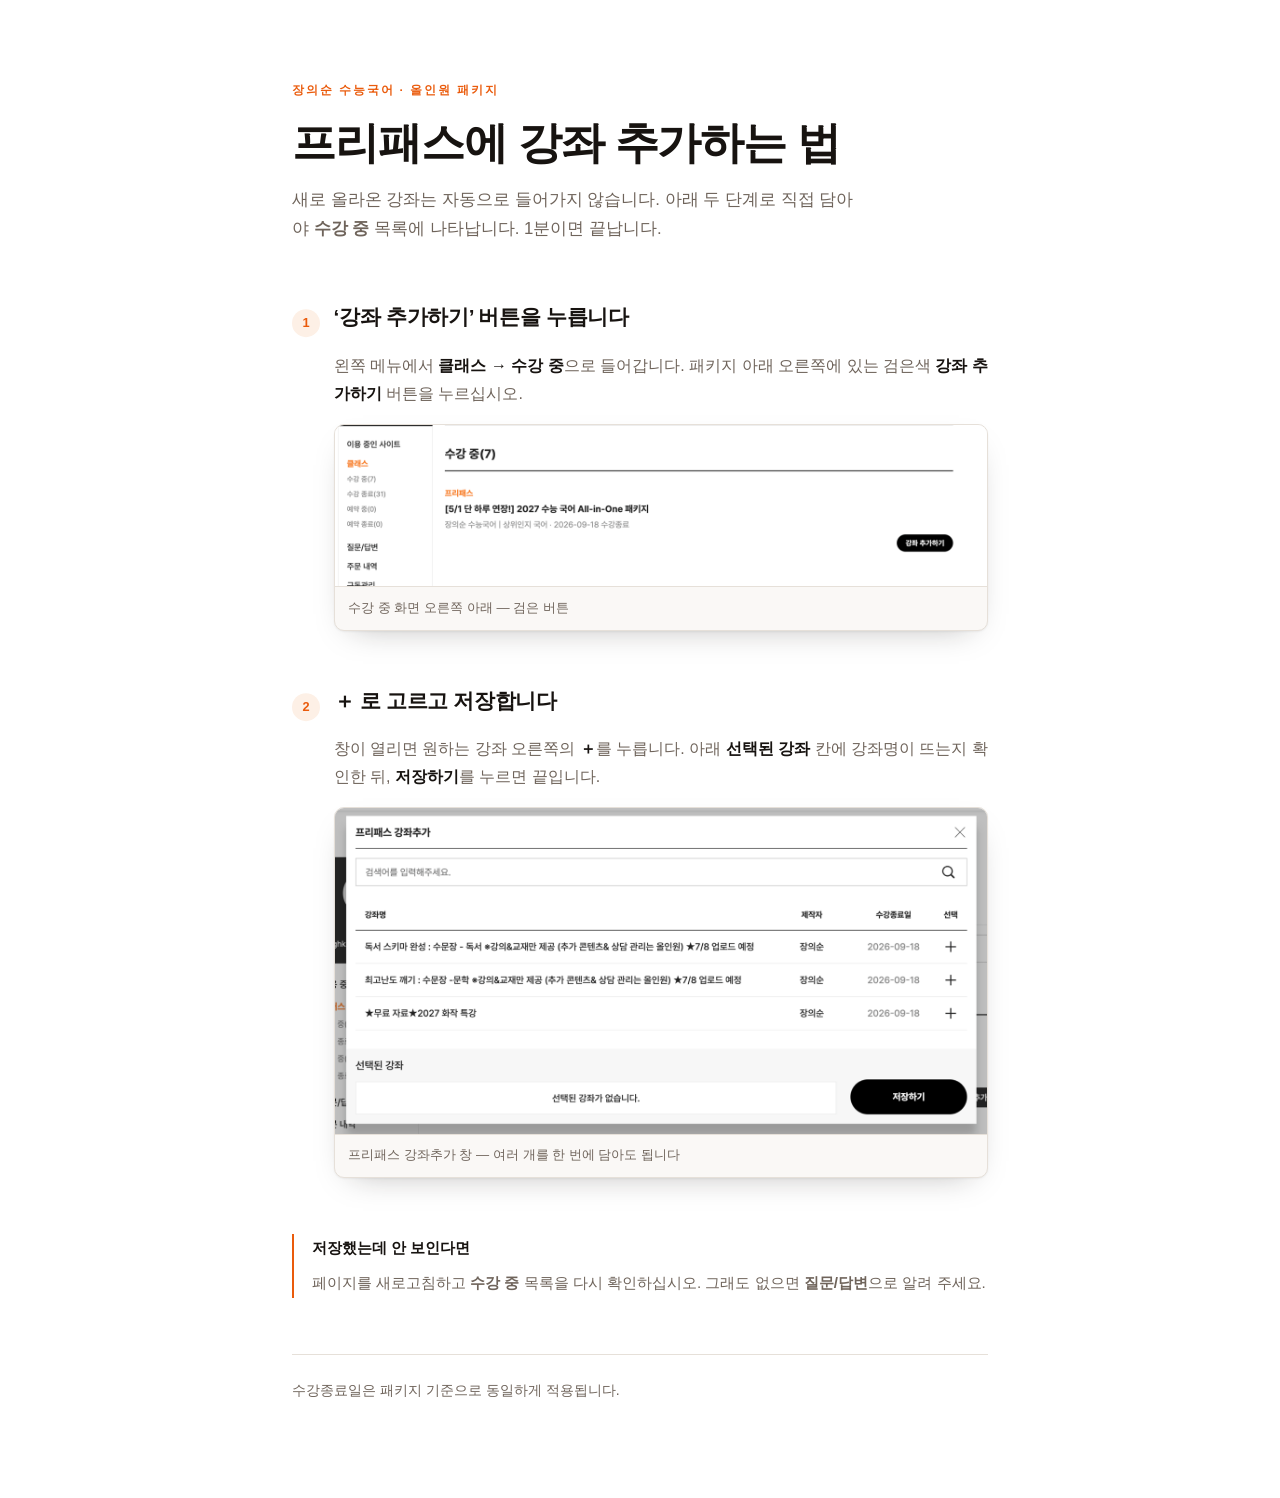
==== add-course/index.html @ 51832024 "수강생 안내: 프리패스 강좌 추가하는 법" ====
<!doctype html>
<html lang="ko">
<head>
<meta charset="utf-8">
<meta name="viewport" content="width=device-width, initial-scale=1">
<meta name="description" content="장의순 수능국어 프리패스에 강좌를 추가하는 방법 안내">
<meta name="robots" content="noindex">
<meta property="og:title" content="프리패스에 강좌 추가하는 법">
<meta property="og:description" content="1분이면 끝나는 두 단계 안내">
<style>
  *, *::before, *::after { box-sizing: border-box; margin: 0; padding: 0; }
  img { max-width: 100%; }
  html { -webkit-text-size-adjust: 100%; }
  ul { list-style: none; }
  :focus-visible { outline: 2px solid var(--accent); outline-offset: 3px; }
</style>
<title>강좌 추가하는 법 | 장의순 수능국어</title>

<style>
  :root {
    --ground: #ffffff;
    --raise: #faf8f6;
    --ink: #171310;
    --muted: #6f645b;
    --line: #e6e0d9;
    --accent: #ea5b0c;
    --accent-soft: #fdf0e6;
    --shadow: 0 1px 2px rgba(23,19,16,.05), 0 12px 32px -18px rgba(23,19,16,.35);
  }
  @media (prefers-color-scheme: dark) {
    :root {
      --ground: #141110;
      --raise: #1d1917;
      --ink: #f2ede8;
      --muted: #a39890;
      --line: #322c28;
      --accent: #ff7a2f;
      --accent-soft: #2a1c12;
      --shadow: 0 1px 2px rgba(0,0,0,.4), 0 12px 32px -18px rgba(0,0,0,.9);
    }
  }
  :root[data-theme="dark"] {
    --ground: #141110;
    --raise: #1d1917;
    --ink: #f2ede8;
    --muted: #a39890;
    --line: #322c28;
    --accent: #ff7a2f;
    --accent-soft: #2a1c12;
    --shadow: 0 1px 2px rgba(0,0,0,.4), 0 12px 32px -18px rgba(0,0,0,.9);
  }
  :root[data-theme="light"] {
    --ground: #ffffff;
    --raise: #faf8f6;
    --ink: #171310;
    --muted: #6f645b;
    --line: #e6e0d9;
    --accent: #ea5b0c;
    --accent-soft: #fdf0e6;
    --shadow: 0 1px 2px rgba(23,19,16,.05), 0 12px 32px -18px rgba(23,19,16,.35);
  }

  body {
    background: var(--ground);
    color: var(--ink);
    font-family: -apple-system, BlinkMacSystemFont, "Apple SD Gothic Neo",
      "Pretendard", "Malgun Gothic", "Noto Sans KR", sans-serif;
    line-height: 1.75;
    -webkit-font-smoothing: antialiased;
  }

  .wrap {
    max-width: 46rem;
    margin: 0 auto;
    padding: clamp(2.5rem, 7vw, 5rem) 1.25rem 6rem;
    display: flex;
    flex-direction: column;
    gap: 3.5rem;
  }

  header { display: flex; flex-direction: column; gap: .9rem; }
  .eyebrow {
    font-size: .74rem;
    font-weight: 700;
    letter-spacing: .16em;
    color: var(--accent);
  }
  h1 {
    font-size: clamp(1.9rem, 5.4vw, 2.75rem);
    font-weight: 800;
    letter-spacing: -.025em;
    line-height: 1.25;
    text-wrap: balance;
  }
  .lede { color: var(--muted); font-size: 1.05rem; max-width: 34em; }

  .steps { display: flex; flex-direction: column; gap: 3.25rem; }

  .step { display: flex; flex-direction: column; gap: 1rem; }
  .step-head { display: flex; align-items: baseline; gap: .85rem; }
  .num {
    flex: none;
    font-size: .8rem;
    font-weight: 700;
    font-variant-numeric: tabular-nums;
    width: 1.75rem; height: 1.75rem;
    display: grid; place-items: center;
    border-radius: 999px;
    background: var(--accent-soft);
    color: var(--accent);
    transform: translateY(.2rem);
  }
  h2 {
    font-size: 1.3rem;
    font-weight: 700;
    letter-spacing: -.015em;
    text-wrap: balance;
  }
  .step p { color: var(--muted); padding-left: 2.6rem; }
  .step p strong { color: var(--ink); font-weight: 600; }

  .shot {
    margin-left: 2.6rem;
    border: 1px solid var(--line);
    border-radius: 10px;
    background: var(--raise);
    overflow: hidden;
    box-shadow: var(--shadow);
  }
  .shot img { display: block; width: 100%; height: auto; }
  .cap {
    padding: .6rem .85rem;
    border-top: 1px solid var(--line);
    font-size: .82rem;
    color: var(--muted);
  }

  .note {
    border-left: 2px solid var(--accent);
    padding: .1rem 0 .1rem 1.1rem;
    display: flex; flex-direction: column; gap: .5rem;
  }
  .note h3 { font-size: .95rem; font-weight: 700; }
  .note p { color: var(--muted); font-size: .95rem; }

  ul.picks { list-style: none; display: flex; flex-direction: column; gap: .55rem; }
  ul.picks li {
    display: flex; gap: .7rem; align-items: baseline;
    color: var(--muted); font-size: .95rem;
  }
  ul.picks li::before {
    content: "＋";
    color: var(--accent);
    font-weight: 700;
    flex: none;
  }
  ul.picks b { color: var(--ink); font-weight: 600; }

  footer {
    border-top: 1px solid var(--line);
    padding-top: 1.4rem;
    color: var(--muted);
    font-size: .88rem;
  }

  @media (max-width: 34rem) {
    .step p, .shot { margin-left: 0; padding-left: 0; }
    .step p { padding-left: 0; }
  }
</style>

</head>
<body>
<div class="wrap">
  <header>
    <div class="eyebrow">장의순 수능국어 · 올인원 패키지</div>
    <h1>프리패스에 강좌 추가하는 법</h1>
    <p class="lede">
      새로 올라온 강좌는 자동으로 들어가지 않습니다. 아래 두 단계로 직접 담아야
      <strong>수강 중</strong> 목록에 나타납니다. 1분이면 끝납니다.
    </p>
  </header>

  <div class="steps">
    <section class="step">
      <div class="step-head">
        <span class="num">1</span>
        <h2>‘강좌 추가하기’ 버튼을 누릅니다</h2>
      </div>
      <p>
        왼쪽 메뉴에서 <strong>클래스 → 수강 중</strong>으로 들어갑니다.
        패키지 아래 오른쪽에 있는 검은색 <strong>강좌 추가하기</strong> 버튼을 누르십시오.
      </p>
      <figure class="shot">
        <img src="[data-uri]" alt="수강 중 목록 오른쪽 아래에 있는 검은색 ‘강좌 추가하기’ 버튼">
        <figcaption class="cap">수강 중 화면 오른쪽 아래 — 검은 버튼</figcaption>
      </figure>
    </section>

    <section class="step">
      <div class="step-head">
        <span class="num">2</span>
        <h2>＋ 로 고르고 저장합니다</h2>
      </div>
      <p>
        창이 열리면 원하는 강좌 오른쪽의 <strong>＋</strong>를 누릅니다.
        아래 <strong>선택된 강좌</strong> 칸에 강좌명이 뜨는지 확인한 뒤,
        <strong>저장하기</strong>를 누르면 끝입니다.
      </p>
      <figure class="shot">
        <img src="[data-uri]" alt="프리패스 강좌추가 창. 강좌 목록 오른쪽의 더하기 버튼과 하단 저장하기 버튼">
        <figcaption class="cap">프리패스 강좌추가 창 — 여러 개를 한 번에 담아도 됩니다</figcaption>
      </figure>
    </section>
  </div>

  <div class="note">
    <h3>저장했는데 안 보인다면</h3>
    <p>
      페이지를 새로고침하고 <strong>수강 중</strong> 목록을 다시 확인하십시오.
      그래도 없으면 <strong>질문/답변</strong>으로 알려 주세요.
    </p>
  </div>

  <footer>수강종료일은 패키지 기준으로 동일하게 적용됩니다.</footer>
</div>

</body>
</html>
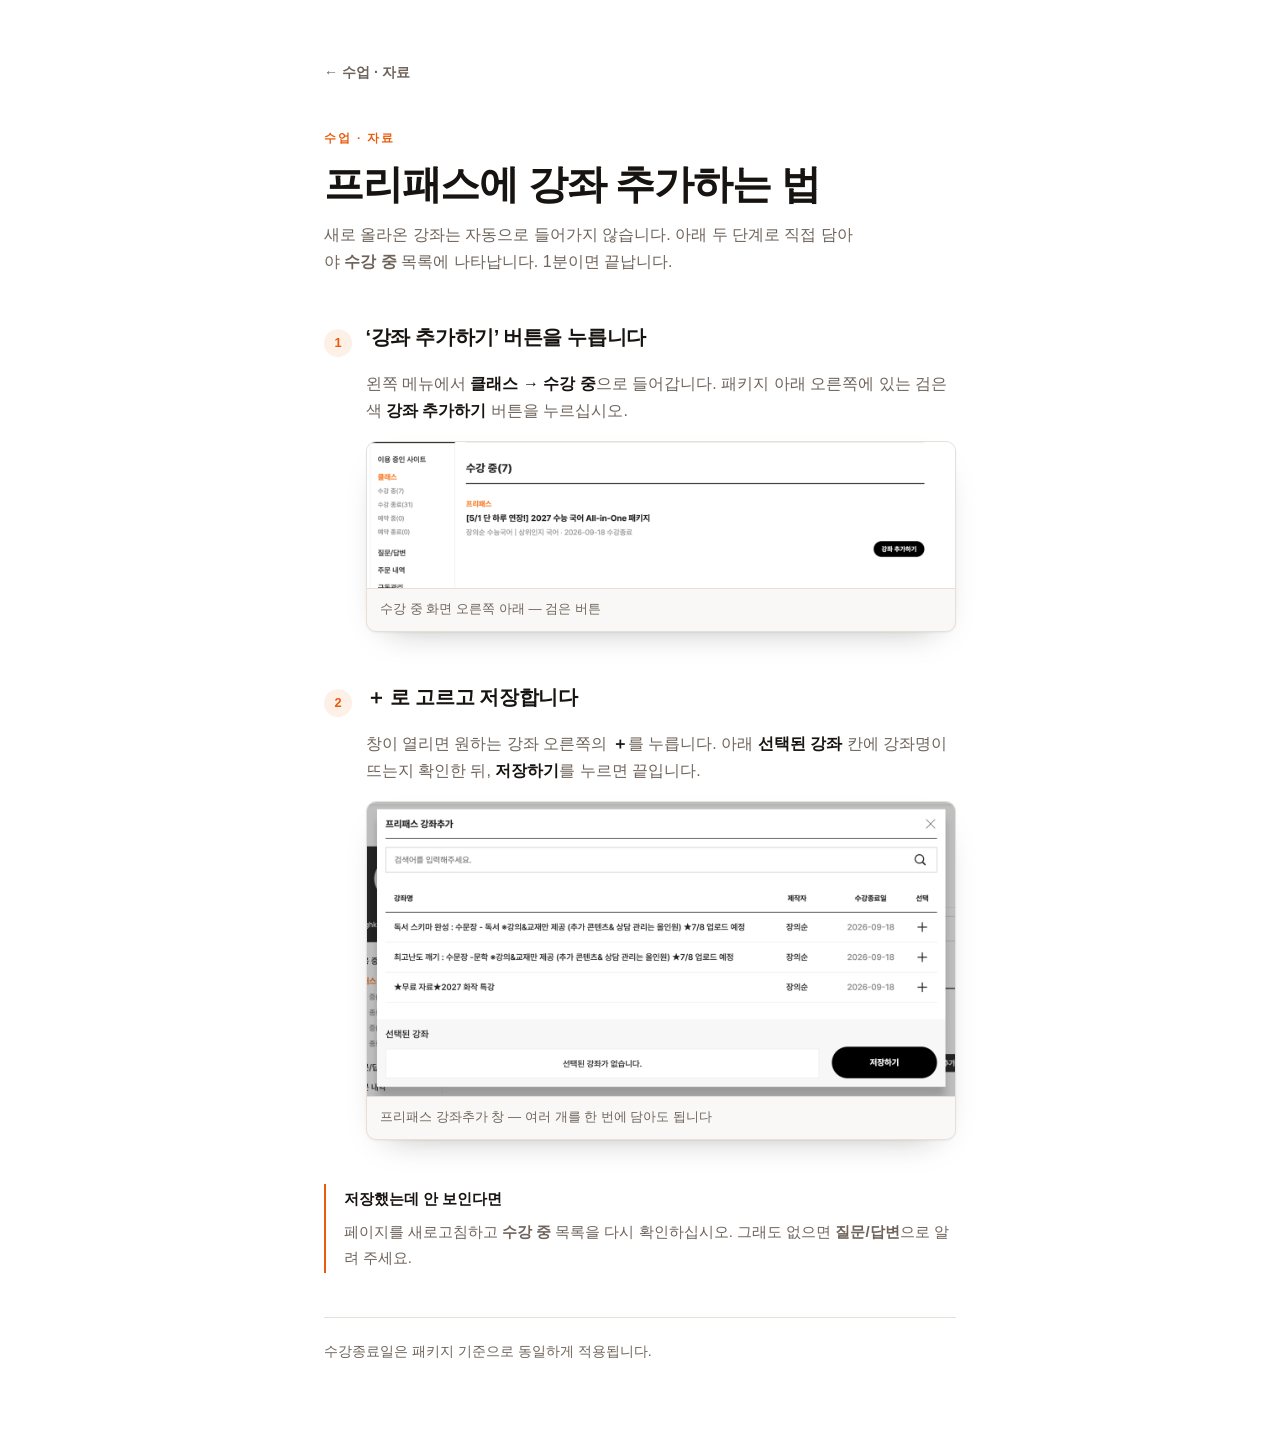
==== commit c98671be: "카테고리 구조 개편: 상담·수업자료·교재·처음오신분 + 항목별 설명" ====
--- a/add-course/index.html
+++ b/add-course/index.html
@@ -3,227 +3,91 @@
 <head>
 <meta charset="utf-8">
 <meta name="viewport" content="width=device-width, initial-scale=1">
-<meta name="description" content="장의순 수능국어 프리패스에 강좌를 추가하는 방법 안내">
+<title>강좌 추가하는 법 | 장의순 수능국어</title>
 <meta name="robots" content="noindex">
+<meta name="description" content="프리패스에 새 강좌를 담는 두 단계 안내.">
 <meta property="og:title" content="프리패스에 강좌 추가하는 법">
 <meta property="og:description" content="1분이면 끝나는 두 단계 안내">
+<link rel="stylesheet" href="../assets/style.css">
 <style>
-  *, *::before, *::after { box-sizing: border-box; margin: 0; padding: 0; }
-  img { max-width: 100%; }
-  html { -webkit-text-size-adjust: 100%; }
-  ul { list-style: none; }
-  :focus-visible { outline: 2px solid var(--accent); outline-offset: 3px; }
-</style>
-<title>강좌 추가하는 법 | 장의순 수능국어</title>
-
-<style>
-  :root {
-    --ground: #ffffff;
-    --raise: #faf8f6;
-    --ink: #171310;
-    --muted: #6f645b;
-    --line: #e6e0d9;
-    --accent: #ea5b0c;
-    --accent-soft: #fdf0e6;
-    --shadow: 0 1px 2px rgba(23,19,16,.05), 0 12px 32px -18px rgba(23,19,16,.35);
-  }
-  @media (prefers-color-scheme: dark) {
-    :root {
-      --ground: #141110;
-      --raise: #1d1917;
-      --ink: #f2ede8;
-      --muted: #a39890;
-      --line: #322c28;
-      --accent: #ff7a2f;
-      --accent-soft: #2a1c12;
-      --shadow: 0 1px 2px rgba(0,0,0,.4), 0 12px 32px -18px rgba(0,0,0,.9);
-    }
-  }
-  :root[data-theme="dark"] {
-    --ground: #141110;
-    --raise: #1d1917;
-    --ink: #f2ede8;
-    --muted: #a39890;
-    --line: #322c28;
-    --accent: #ff7a2f;
-    --accent-soft: #2a1c12;
-    --shadow: 0 1px 2px rgba(0,0,0,.4), 0 12px 32px -18px rgba(0,0,0,.9);
-  }
-  :root[data-theme="light"] {
-    --ground: #ffffff;
-    --raise: #faf8f6;
-    --ink: #171310;
-    --muted: #6f645b;
-    --line: #e6e0d9;
-    --accent: #ea5b0c;
-    --accent-soft: #fdf0e6;
-    --shadow: 0 1px 2px rgba(23,19,16,.05), 0 12px 32px -18px rgba(23,19,16,.35);
-  }
-
-  body {
-    background: var(--ground);
-    color: var(--ink);
-    font-family: -apple-system, BlinkMacSystemFont, "Apple SD Gothic Neo",
-      "Pretendard", "Malgun Gothic", "Noto Sans KR", sans-serif;
-    line-height: 1.75;
-    -webkit-font-smoothing: antialiased;
-  }
-
-  .wrap {
-    max-width: 46rem;
-    margin: 0 auto;
-    padding: clamp(2.5rem, 7vw, 5rem) 1.25rem 6rem;
-    display: flex;
-    flex-direction: column;
-    gap: 3.5rem;
-  }
-
-  header { display: flex; flex-direction: column; gap: .9rem; }
-  .eyebrow {
-    font-size: .74rem;
-    font-weight: 700;
-    letter-spacing: .16em;
-    color: var(--accent);
-  }
-  h1 {
-    font-size: clamp(1.9rem, 5.4vw, 2.75rem);
-    font-weight: 800;
-    letter-spacing: -.025em;
-    line-height: 1.25;
-    text-wrap: balance;
-  }
-  .lede { color: var(--muted); font-size: 1.05rem; max-width: 34em; }
-
-  .steps { display: flex; flex-direction: column; gap: 3.25rem; }
-
   .step { display: flex; flex-direction: column; gap: 1rem; }
   .step-head { display: flex; align-items: baseline; gap: .85rem; }
-  .num {
-    flex: none;
-    font-size: .8rem;
-    font-weight: 700;
-    font-variant-numeric: tabular-nums;
-    width: 1.75rem; height: 1.75rem;
-    display: grid; place-items: center;
-    border-radius: 999px;
-    background: var(--accent-soft);
-    color: var(--accent);
+  .step-head .num {
+    flex: none; width: 1.75rem; height: 1.75rem;
+    display: grid; place-items: center; border-radius: 999px;
+    background: var(--accent-soft); color: var(--accent);
+    font-size: .8rem; font-weight: 700; font-variant-numeric: tabular-nums;
     transform: translateY(.2rem);
   }
-  h2 {
-    font-size: 1.3rem;
-    font-weight: 700;
-    letter-spacing: -.015em;
-    text-wrap: balance;
-  }
+  .step h2 { font-size: 1.25rem; font-weight: 700; letter-spacing: -.018em; text-wrap: balance; }
   .step p { color: var(--muted); padding-left: 2.6rem; }
   .step p strong { color: var(--ink); font-weight: 600; }
-
-  .shot {
-    margin-left: 2.6rem;
-    border: 1px solid var(--line);
-    border-radius: 10px;
-    background: var(--raise);
-    overflow: hidden;
-    box-shadow: var(--shadow);
-  }
-  .shot img { display: block; width: 100%; height: auto; }
-  .cap {
-    padding: .6rem .85rem;
-    border-top: 1px solid var(--line);
-    font-size: .82rem;
-    color: var(--muted);
-  }
-
-  .note {
-    border-left: 2px solid var(--accent);
-    padding: .1rem 0 .1rem 1.1rem;
-    display: flex; flex-direction: column; gap: .5rem;
-  }
-  .note h3 { font-size: .95rem; font-weight: 700; }
-  .note p { color: var(--muted); font-size: .95rem; }
-
-  ul.picks { list-style: none; display: flex; flex-direction: column; gap: .55rem; }
-  ul.picks li {
-    display: flex; gap: .7rem; align-items: baseline;
-    color: var(--muted); font-size: .95rem;
-  }
-  ul.picks li::before {
-    content: "＋";
-    color: var(--accent);
-    font-weight: 700;
-    flex: none;
-  }
-  ul.picks b { color: var(--ink); font-weight: 600; }
-
-  footer {
-    border-top: 1px solid var(--line);
-    padding-top: 1.4rem;
-    color: var(--muted);
-    font-size: .88rem;
-  }
-
+  .step figure.shot { margin-left: 2.6rem; }
+  .stack { display: flex; flex-direction: column; gap: 3rem; }
   @media (max-width: 34rem) {
-    .step p, .shot { margin-left: 0; padding-left: 0; }
-    .step p { padding-left: 0; }
+    .step p, .step figure.shot { margin-left: 0; padding-left: 0; }
   }
 </style>
-
 </head>
 <body>
-<div class="wrap">
-  <header>
-    <div class="eyebrow">장의순 수능국어 · 올인원 패키지</div>
-    <h1>프리패스에 강좌 추가하는 법</h1>
-    <p class="lede">
-      새로 올라온 강좌는 자동으로 들어가지 않습니다. 아래 두 단계로 직접 담아야
-      <strong>수강 중</strong> 목록에 나타납니다. 1분이면 끝납니다.
-    </p>
-  </header>
+  <div class="wrap">
 
-  <div class="steps">
-    <section class="step">
-      <div class="step-head">
-        <span class="num">1</span>
-        <h2>‘강좌 추가하기’ 버튼을 누릅니다</h2>
-      </div>
+    <a class="back" href="../class/">수업 · 자료</a>
+
+    <header>
+      <div class="eyebrow">수업 · 자료</div>
+      <h1>프리패스에 강좌 추가하는 법</h1>
+      <p class="lede">
+        새로 올라온 강좌는 자동으로 들어가지 않습니다. 아래 두 단계로 직접 담아야
+        <strong>수강 중</strong> 목록에 나타납니다. 1분이면 끝납니다.
+      </p>
+    </header>
+
+    <div class="stack">
+
+      <section class="step">
+        <div class="step-head">
+          <span class="num">1</span>
+          <h2>‘강좌 추가하기’ 버튼을 누릅니다</h2>
+        </div>
+        <p>
+          왼쪽 메뉴에서 <strong>클래스 → 수강 중</strong>으로 들어갑니다.
+          패키지 아래 오른쪽에 있는 검은색 <strong>강좌 추가하기</strong> 버튼을 누르십시오.
+        </p>
+        <figure class="shot">
+          <img src="[data-uri]" alt="수강 중 목록 오른쪽 아래에 있는 검은색 ‘강좌 추가하기’ 버튼">
+          <figcaption>수강 중 화면 오른쪽 아래 — 검은 버튼</figcaption>
+        </figure>
+      </section>
+
+      <section class="step">
+        <div class="step-head">
+          <span class="num">2</span>
+          <h2>＋ 로 고르고 저장합니다</h2>
+        </div>
+        <p>
+          창이 열리면 원하는 강좌 오른쪽의 <strong>＋</strong>를 누릅니다.
+          아래 <strong>선택된 강좌</strong> 칸에 강좌명이 뜨는지 확인한 뒤,
+          <strong>저장하기</strong>를 누르면 끝입니다.
+        </p>
+        <figure class="shot">
+          <img src="[data-uri]" alt="프리패스 강좌추가 창. 강좌 목록 오른쪽의 더하기 버튼과 하단 저장하기 버튼">
+          <figcaption>프리패스 강좌추가 창 — 여러 개를 한 번에 담아도 됩니다</figcaption>
+        </figure>
+      </section>
+
+    </div>
+
+    <div class="note">
+      <h3>저장했는데 안 보인다면</h3>
       <p>
-        왼쪽 메뉴에서 <strong>클래스 → 수강 중</strong>으로 들어갑니다.
-        패키지 아래 오른쪽에 있는 검은색 <strong>강좌 추가하기</strong> 버튼을 누르십시오.
+        페이지를 새로고침하고 <strong>수강 중</strong> 목록을 다시 확인하십시오.
+        그래도 없으면 <strong>질문/답변</strong>으로 알려 주세요.
       </p>
-      <figure class="shot">
-        <img src="[data-uri]